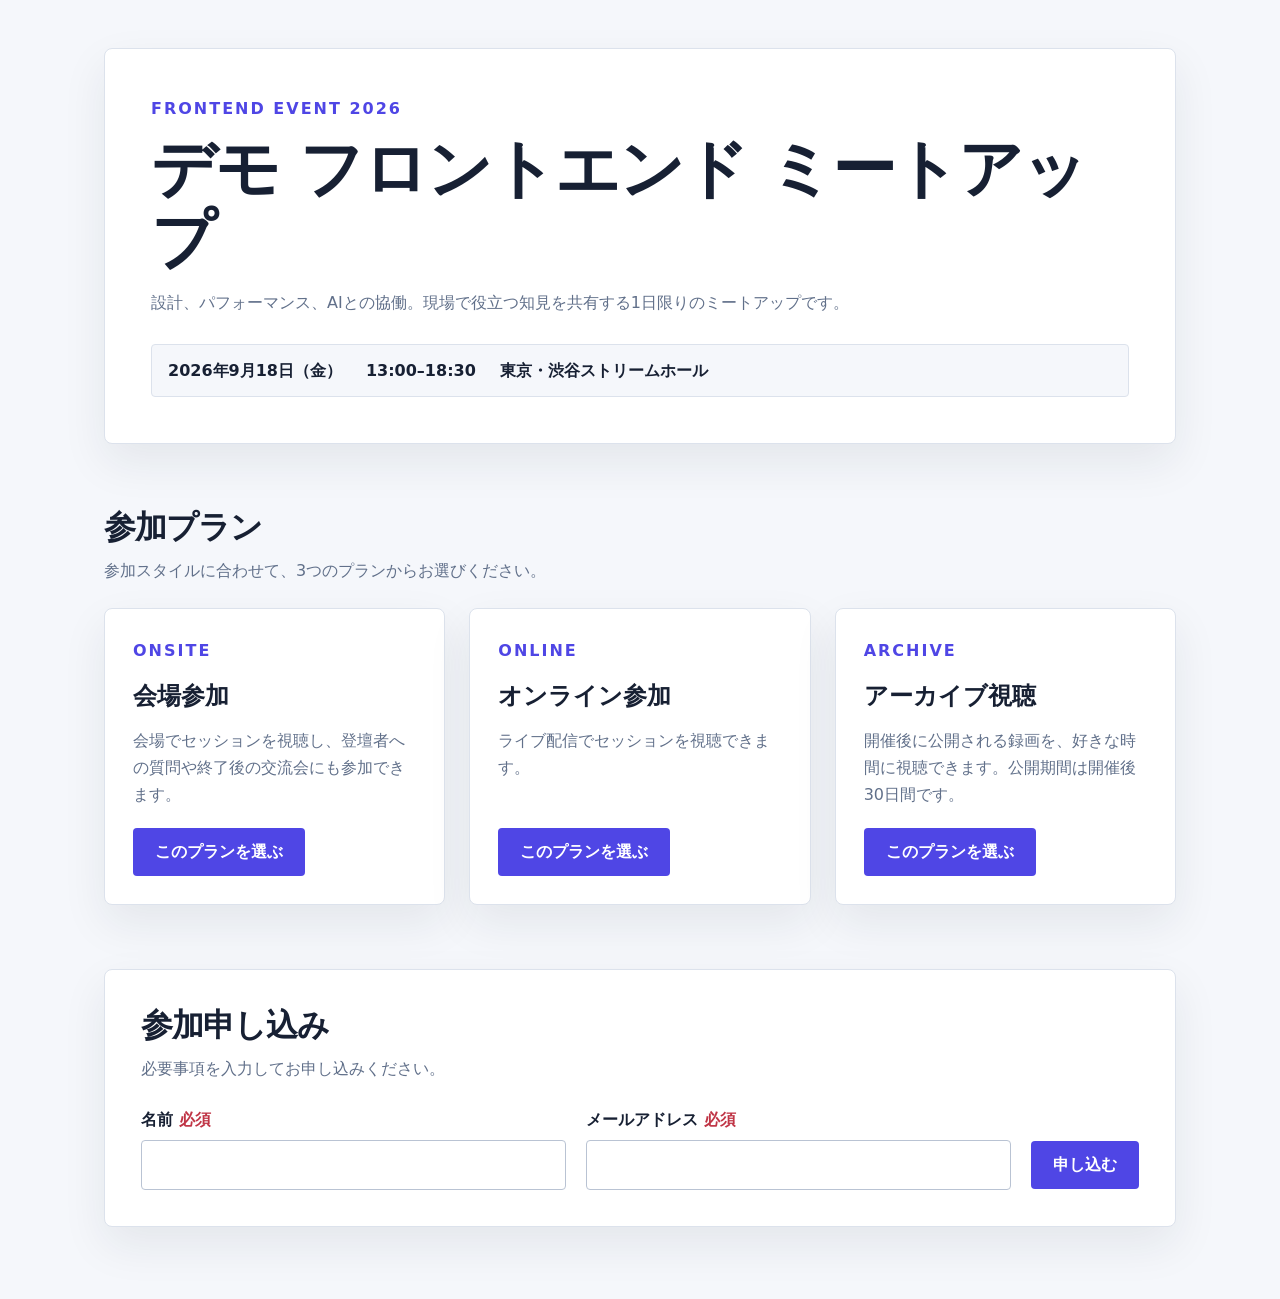
==== demo/01/after/index.html @ aac0e538 "デモ作成" ====
<!doctype html>
<html lang="ja">
  <head>
    <meta charset="UTF-8" />
    <meta name="viewport" content="width=device-width, initial-scale=1.0" />
    <title>デモ フロントエンド ミートアップ | デモ1 修正後</title>
    <link rel="stylesheet" href="../../base.css" />
    <link rel="stylesheet" href="./style.css" />
  </head>
  <body>
    <main class="page-shell">
      <header class="event-header">
        <p class="eyebrow">Frontend Event 2026</p>
        <h1 class="event-title">デモ フロントエンド ミートアップ</h1>
        <p class="event-lead">設計、パフォーマンス、AIとの協働。現場で役立つ知見を共有する1日限りのミートアップです。</p>
        <ul class="event-meta">
          <li>2026年9月18日（金）</li>
          <li>13:00–18:30</li>
          <li>東京・渋谷ストリームホール</li>
        </ul>
      </header>

      <section class="plans-section" aria-labelledby="plans-heading">
        <h2 class="section-heading" id="plans-heading">参加プラン</h2>
        <p class="section-lead">参加スタイルに合わせて、3つのプランからお選びください。</p>
        <ul class="plans">
          <li class="plan-card">
            <span class="plan-card__label">ONSITE</span>
            <h3>会場参加</h3>
            <p>会場でセッションを視聴し、登壇者への質問や終了後の交流会にも参加できます。</p>
            <a class="button" href="#registration">このプランを選ぶ</a>
          </li>
          <li class="plan-card">
            <span class="plan-card__label">ONLINE</span>
            <h3>オンライン参加</h3>
            <p>ライブ配信でセッションを視聴できます。</p>
            <a class="button" href="#registration">このプランを選ぶ</a>
          </li>
          <li class="plan-card">
            <span class="plan-card__label">ARCHIVE</span>
            <h3>アーカイブ視聴</h3>
            <p>開催後に公開される録画を、好きな時間に視聴できます。公開期間は開催後30日間です。</p>
            <a class="button" href="#registration">このプランを選ぶ</a>
          </li>
        </ul>
      </section>

      <section class="registration" id="registration" aria-labelledby="registration-heading">
        <h2 class="section-heading" id="registration-heading">参加申し込み</h2>
        <p class="section-lead">必要事項を入力してお申し込みください。</p>
        <form>
          <div class="form-grid">
            <div class="field">
              <label for="name">名前<span class="required">必須</span></label>
              <input id="name" name="name" type="text" autocomplete="name" />
            </div>
            <div class="field">
              <label for="email">メールアドレス<span class="required">必須</span></label>
              <input id="email" name="email" type="email" autocomplete="email" />
            </div>
            <button class="button submit-button" type="button">申し込む</button>
          </div>
        </form>
      </section>
    </main>
  </body>
</html>
---- demo/base.css ----
:root {
  color-scheme: light;
  --color-background: #f5f7fb;
  --color-surface: #ffffff;
  --color-text: #172033;
  --color-text-muted: #61708a;
  --color-primary: #4f46e5;
  --color-primary-dark: #3730a3;
  --color-primary-soft: #eef2ff;
  --color-border: #dce2ec;
  --color-error: #c03546;
  --color-error-soft: #fff1f2;
  --color-success: #087f5b;
  --color-success-soft: #e9fbf4;
  --radius-card: 8px;
  --radius-control: 4px;
  --shadow-card: 0 18px 45px #17203314;
  font-family: system-ui, -apple-system, BlinkMacSystemFont, "Segoe UI", sans-serif;
  color: var(--color-text);
  background: var(--color-background);
}

*,
*::before,
*::after {
  box-sizing: border-box;
}

html {
  scroll-behavior: smooth;
}

body {
  min-width: 320px;
  margin: 0;
  background: var(--color-background);
  color: var(--color-text);
  line-height: 1.7;
}

button,
input {
  font: inherit;
}

:focus-visible {
  outline: 3px solid var(--color-primary);
  outline-offset: 3px;
}

[hidden] {
  display: none !important;
}

.eyebrow {
  margin: 0;
  color: var(--color-primary);
  font-weight: bold;
  font-size: 1rem;
  letter-spacing: 2px;
  text-transform: uppercase;
}

.event-header {
  padding: 46px;
  border: 1px solid var(--color-border);
  border-radius: 8px;
  background: var(--color-surface);
  box-shadow: var(--shadow-card);
}

.event-title {
  margin: 12px 0 14px;
  font-size: 4rem;
  line-height: 1.1;
  letter-spacing: -2px;
}

.event-lead {
  margin: 0;
  color: var(--color-text-muted);
  font-size: 1rem;
}

.event-meta {
  display: flex;
  flex-wrap: wrap;
  gap: 24px;
  margin: 28px 0 0;
  padding: 12px 16px;
  border: 1px solid var(--color-border);
  border-radius: var(--radius-control);
  background: var(--color-background);
  list-style: none;

  li {
    font-weight: bold;
    font-size: 1rem;
  }
}

.section-heading {
  margin: 0 0 18px;
  font-size: 2rem;
  line-height: 1.2;
  letter-spacing: -1px;
}

.section-lead {
  max-width: 680px;
  margin: -8px 0 24px;
  color: var(--color-text-muted);
}

.plans {
  display: grid;
  margin: 0;
  padding: 0;
  list-style: none;
}

.plan-card {
  min-width: 0;
  border: 1px solid var(--color-border);
  border-radius: var(--radius-card);
  background: var(--color-surface);
  box-shadow: var(--shadow-card);

  h3 {
    margin: 0 0 10px;
    font-size: 1.5rem;
  }

  p {
    margin: 0 0 20px;
    color: var(--color-text-muted);
  }
}

.plan-card__label {
  display: inline-block;
  margin-bottom: 12px;
  color: var(--color-primary);
  font-weight: bold;
  font-size: 1rem;
  letter-spacing: 2px;
}

.button {
  display: inline-flex;
  align-items: center;
  justify-content: center;
  min-height: 48px;
  padding: 0 20px;
  border: 2px solid transparent;
  border-radius: var(--radius-control);
  background: var(--color-primary);
  color: #ffffff;
  font-weight: bold;
  line-height: 1.4;
  text-align: center;
  text-decoration: none;
  cursor: pointer;
  transition: background-color 200ms, color 200ms;

  &:hover {
    border-color: var(--color-primary);
    background: var(--color-surface);
    color: var(--color-primary);
  }
}

.registration {
  border: 1px solid var(--color-border);
  border-radius: var(--radius-card);
  background: var(--color-surface);
  box-shadow: var(--shadow-card);
}

.form-grid {
  display: grid;
  gap: 20px;
}

.field {
  label {
    display: block;
    margin-bottom: 7px;
    font-weight: bold;
  }

  input {
    display: block;
    width: 100%;
    height: 50px;
    padding: 0 14px;
    border: 1px solid #b9c3d3;
    border-radius: var(--radius-control);
    background: var(--color-surface);
    color: var(--color-text);

    &:focus {
      border-color: var(--color-primary);
      outline: 3px solid var(--color-primary-soft);
      outline-offset: 0;
    }
  }
}

.required {
  margin-left: 6px;
  color: var(--color-error);
  font-size: 1rem;
}

.field-error {
  min-height: 24px;
  margin: 6px 0 0;
  color: var(--color-error);
  font-weight: bold;
  font-size: 1rem;
}

.success-message {
  padding: 28px;
  border: 1px solid var(--color-success);
  border-radius: 8px;
  background: var(--color-success-soft);
  color: var(--color-success);

  h2 {
    margin: 0 0 8px;
    font-size: 1.5rem;
  }

  p {
    margin: 0;
  }
}
---- demo/01/after/style.css ----
.page-shell {
  max-width: 1120px;
  margin: 0 auto;
  padding: 48px 24px 72px;

  .plans-section {
    margin-top: 64px;
  }

  .plans {
    grid-template-columns: repeat(3, minmax(0, 1fr));
    gap: 24px;
    align-items: stretch;
  }

  .plan-card {
    display: flex;
    flex-direction: column;
    padding: 28px;

    .button {
      align-self: flex-start;
      margin-top: auto;
    }
  }

  .registration {
    margin-top: 64px;
    padding: 36px;
  }

  .form-grid {
    grid-template-columns: 1fr 1fr auto;
    align-items: flex-end;
  }

  .submit-button {
    margin-bottom: 1px;
  }
}
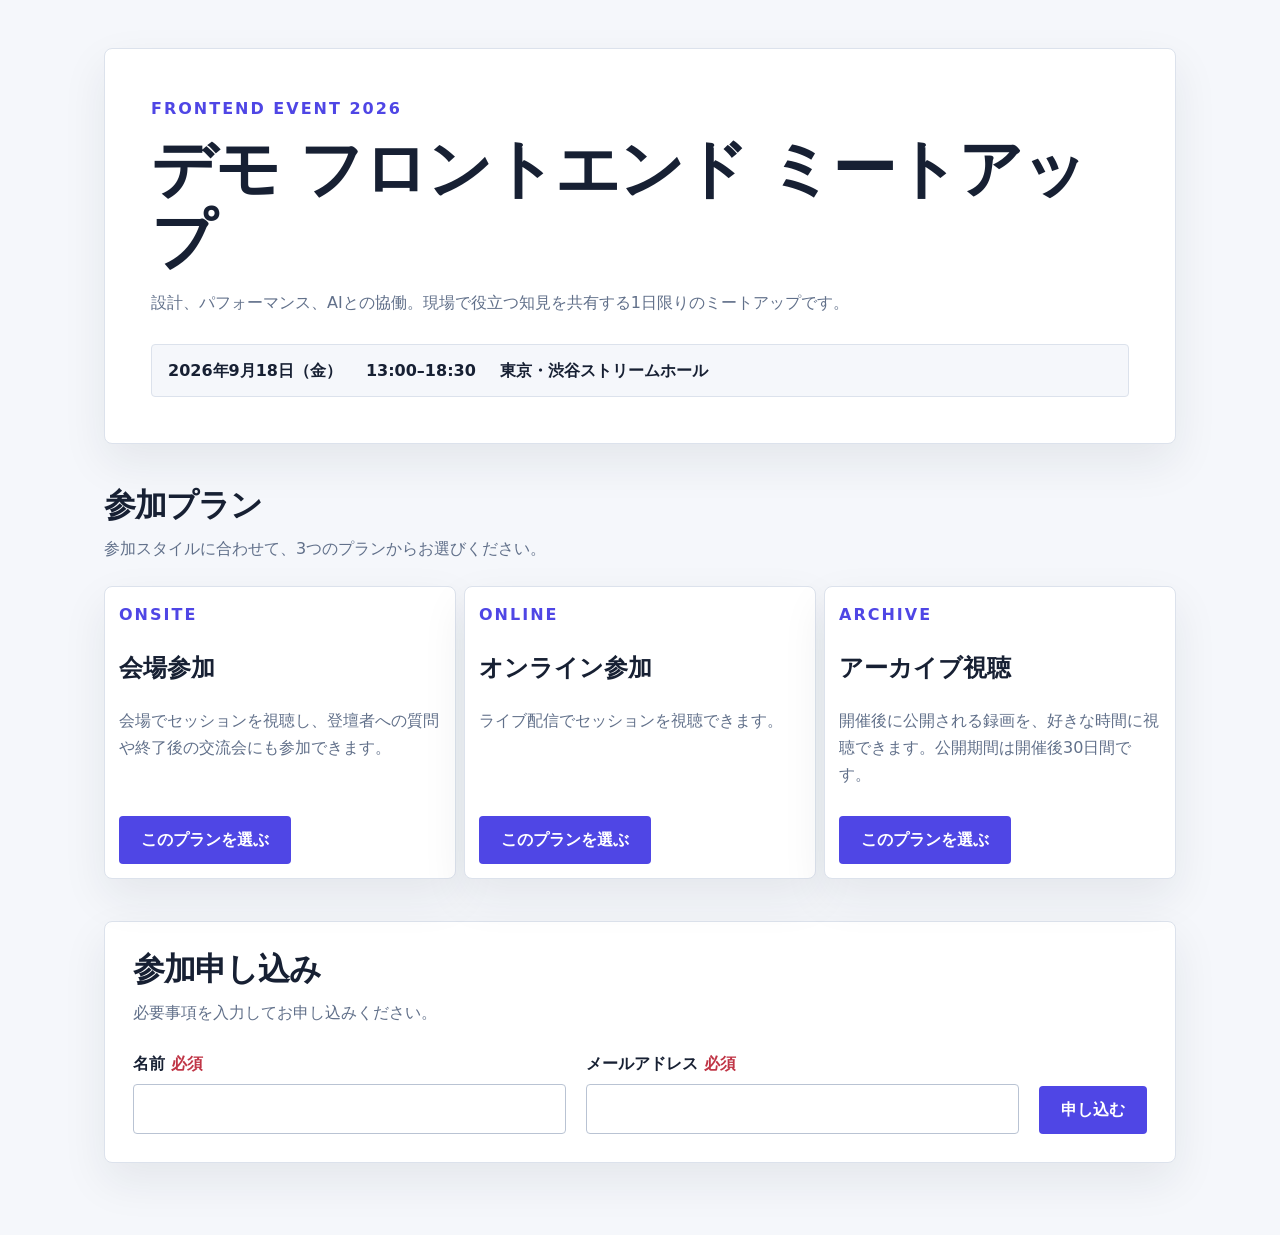
==== commit 8c8c515f: "デモ フィードバック対応" ====
--- a/demo/01/after/index.html
+++ b/demo/01/after/index.html
@@ -58,7 +58,7 @@
               <label for="email">メールアドレス<span class="required">必須</span></label>
               <input id="email" name="email" type="email" autocomplete="email" />
             </div>
-            <button class="button submit-button" type="button">申し込む</button>
+            <button class="button" type="button">申し込む</button>
           </div>
         </form>
       </section>
--- a/demo/base.css
+++ b/demo/base.css
@@ -5,7 +5,6 @@
   --color-text: #172033;
   --color-text-muted: #61708a;
   --color-primary: #4f46e5;
-  --color-primary-dark: #3730a3;
   --color-primary-soft: #eef2ff;
   --color-border: #dce2ec;
   --color-error: #c03546;
@@ -24,6 +23,8 @@
 *::before,
 *::after {
   box-sizing: border-box;
+  margin: 0;
+  padding: 0;
 }
 
 html {
@@ -31,8 +32,9 @@
 }
 
 body {
+  display: grid;
+  justify-items: center;
   min-width: 320px;
-  margin: 0;
   background: var(--color-background);
   color: var(--color-text);
   line-height: 1.7;
@@ -49,11 +51,11 @@
 }
 
 [hidden] {
-  display: none !important;
+  display: none;
 }
 
 .eyebrow {
-  margin: 0;
+  margin-bottom: 12px;
   color: var(--color-primary);
   font-weight: bold;
   font-size: 1rem;
@@ -67,40 +69,39 @@
   border-radius: 8px;
   background: var(--color-surface);
   box-shadow: var(--shadow-card);
-}
-
-.event-title {
-  margin: 12px 0 14px;
-  font-size: 4rem;
-  line-height: 1.1;
-  letter-spacing: -2px;
-}
-
-.event-lead {
-  margin: 0;
-  color: var(--color-text-muted);
-  font-size: 1rem;
-}
-
-.event-meta {
-  display: flex;
-  flex-wrap: wrap;
-  gap: 24px;
-  margin: 28px 0 0;
-  padding: 12px 16px;
-  border: 1px solid var(--color-border);
-  border-radius: var(--radius-control);
-  background: var(--color-background);
-  list-style: none;
-
-  li {
-    font-weight: bold;
+
+  .event-title {
+    margin-bottom: 14px;
+    font-size: 4rem;
+    line-height: 1.1;
+    letter-spacing: -2px;
+  }
+
+  .event-lead {
+    margin-bottom: 28px;
+    color: var(--color-text-muted);
     font-size: 1rem;
   }
+
+  .event-meta {
+    display: flex;
+    flex-wrap: wrap;
+    gap: 24px;
+    padding: 12px 16px;
+    border: 1px solid var(--color-border);
+    border-radius: var(--radius-control);
+    background: var(--color-background);
+    list-style: none;
+
+    li {
+      font-weight: bold;
+      font-size: 1rem;
+    }
+  }
 }
 
 .section-heading {
-  margin: 0 0 18px;
+  margin-bottom: 10px;
   font-size: 2rem;
   line-height: 1.2;
   letter-spacing: -1px;
@@ -108,42 +109,40 @@
 
 .section-lead {
   max-width: 680px;
-  margin: -8px 0 24px;
+  margin-bottom: 24px;
   color: var(--color-text-muted);
 }
 
 .plans {
   display: grid;
-  margin: 0;
-  padding: 0;
   list-style: none;
-}
-
-.plan-card {
-  min-width: 0;
-  border: 1px solid var(--color-border);
-  border-radius: var(--radius-card);
-  background: var(--color-surface);
-  box-shadow: var(--shadow-card);
-
-  h3 {
-    margin: 0 0 10px;
-    font-size: 1.5rem;
-  }
-
-  p {
-    margin: 0 0 20px;
-    color: var(--color-text-muted);
-  }
-}
-
-.plan-card__label {
-  display: inline-block;
-  margin-bottom: 12px;
-  color: var(--color-primary);
-  font-weight: bold;
-  font-size: 1rem;
-  letter-spacing: 2px;
+
+  .plan-card {
+    min-width: 0;
+    border: 1px solid var(--color-border);
+    border-radius: var(--radius-card);
+    background: var(--color-surface);
+    box-shadow: var(--shadow-card);
+
+    .plan-card__label {
+      display: inline-block;
+      margin-bottom: 12px;
+      color: var(--color-primary);
+      font-weight: bold;
+      font-size: 1rem;
+      letter-spacing: 2px;
+    }
+
+    h3 {
+      margin-bottom: 10px;
+      font-size: 1.5rem;
+    }
+
+    p {
+      margin-bottom: 20px;
+      color: var(--color-text-muted);
+    }
+  }
 }
 
 .button {
@@ -175,50 +174,51 @@
   border-radius: var(--radius-card);
   background: var(--color-surface);
   box-shadow: var(--shadow-card);
-}
-
-.form-grid {
-  display: grid;
-  gap: 20px;
-}
-
-.field {
-  label {
-    display: block;
-    margin-bottom: 7px;
-    font-weight: bold;
-  }
-
-  input {
-    display: block;
-    width: 100%;
-    height: 50px;
-    padding: 0 14px;
-    border: 1px solid #b9c3d3;
-    border-radius: var(--radius-control);
-    background: var(--color-surface);
-    color: var(--color-text);
-
-    &:focus {
-      border-color: var(--color-primary);
-      outline: 3px solid var(--color-primary-soft);
-      outline-offset: 0;
-    }
-  }
-}
-
-.required {
-  margin-left: 6px;
-  color: var(--color-error);
-  font-size: 1rem;
-}
-
-.field-error {
-  min-height: 24px;
-  margin: 6px 0 0;
-  color: var(--color-error);
-  font-weight: bold;
-  font-size: 1rem;
+
+  .form-grid {
+    display: grid;
+    gap: 20px;
+
+    .field {
+      label {
+        display: grid;
+        grid-template-columns: max-content max-content;
+        column-gap: 6px;
+        margin-bottom: 7px;
+        font-weight: bold;
+
+        .required {
+          color: var(--color-error);
+          font-size: 1rem;
+        }
+      }
+
+      input {
+        display: block;
+        width: 100%;
+        height: 50px;
+        padding: 0 14px;
+        border: 1px solid #b9c3d3;
+        border-radius: var(--radius-control);
+        background: var(--color-surface);
+        color: var(--color-text);
+
+        &:focus {
+          border-color: var(--color-primary);
+          outline: 3px solid var(--color-primary-soft);
+          outline-offset: 0;
+        }
+      }
+
+      .field-error {
+        min-height: 24px;
+        padding-top: 6px;
+        color: var(--color-error);
+        font-weight: bold;
+        font-size: 1rem;
+      }
+    }
+  }
 }
 
 .success-message {
@@ -227,13 +227,4 @@
   border-radius: 8px;
   background: var(--color-success-soft);
   color: var(--color-success);
-
-  h2 {
-    margin: 0 0 8px;
-    font-size: 1.5rem;
-  }
-
-  p {
-    margin: 0;
-  }
-}
+}
--- a/demo/01/after/style.css
+++ b/demo/01/after/style.css
@@ -1,40 +1,40 @@
 .page-shell {
+  width: 100%;
+  min-width: 0;
   max-width: 1120px;
-  margin: 0 auto;
   padding: 48px 24px 72px;
 
+  .event-header,
   .plans-section {
-    margin-top: 64px;
+    margin-bottom: 42px;
   }
 
   .plans {
-    grid-template-columns: repeat(3, minmax(0, 1fr));
-    gap: 24px;
-    align-items: stretch;
-  }
+    grid-template-columns: repeat(auto-fit, minmax(min(320px, 100%), 1fr));
+    gap: 8px;
 
-  .plan-card {
-    display: flex;
-    flex-direction: column;
-    padding: 28px;
+    .plan-card {
+      display: grid;
+      grid-row: span 4;
+      grid-template-rows: subgrid;
+      padding: 14px;
 
-    .button {
-      align-self: flex-start;
-      margin-top: auto;
+      .button {
+        justify-self: start;
+      }
     }
   }
 
   .registration {
-    margin-top: 64px;
-    padding: 36px;
-  }
+    padding: 28px;
 
-  .form-grid {
-    grid-template-columns: 1fr 1fr auto;
-    align-items: flex-end;
-  }
+    .form-grid {
+      grid-template-columns: 1fr 1fr auto;
+      align-items: flex-end;
 
-  .submit-button {
-    margin-bottom: 1px;
+      @media (width <= 768px) {
+        grid-template-columns: 1fr;
+      }
+    }
   }
 }
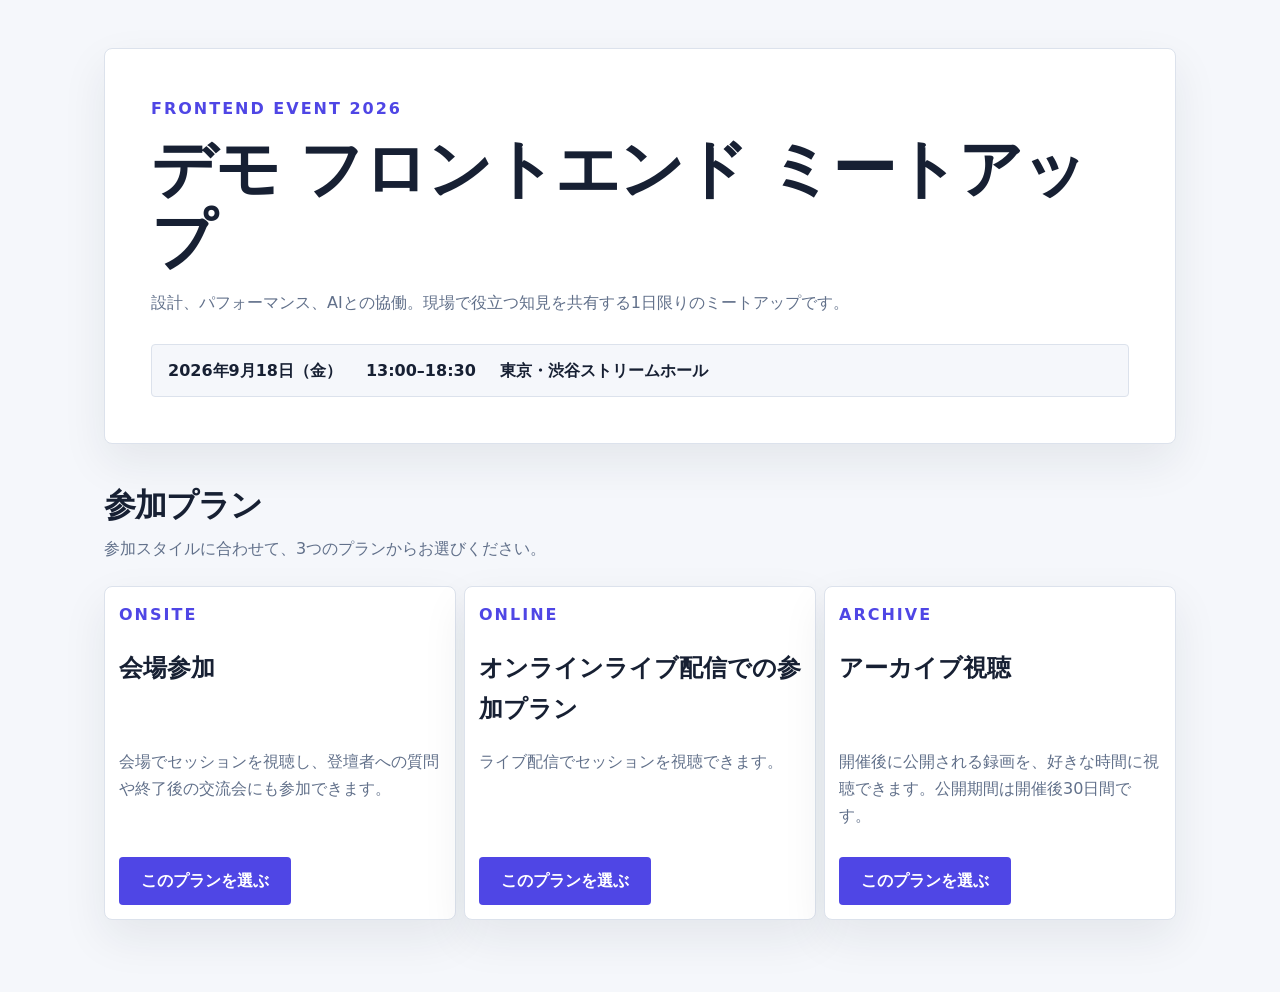
==== commit 88fcda67: "デモ01 更新" ====
--- a/demo/01/after/index.html
+++ b/demo/01/after/index.html
@@ -3,7 +3,7 @@
   <head>
     <meta charset="UTF-8" />
     <meta name="viewport" content="width=device-width, initial-scale=1.0" />
-    <title>デモ フロントエンド ミートアップ | デモ1 修正後</title>
+    <title>デモ フロントエンド ミートアップ | デモ1 修正前</title>
     <link rel="stylesheet" href="../../base.css" />
     <link rel="stylesheet" href="./style.css" />
   </head>
@@ -28,39 +28,21 @@
             <span class="plan-card__label">ONSITE</span>
             <h3>会場参加</h3>
             <p>会場でセッションを視聴し、登壇者への質問や終了後の交流会にも参加できます。</p>
-            <a class="button" href="#registration">このプランを選ぶ</a>
+            <button class="button" type="button">このプランを選ぶ</button>
           </li>
           <li class="plan-card">
             <span class="plan-card__label">ONLINE</span>
-            <h3>オンライン参加</h3>
+            <h3>オンラインライブ配信での参加プラン</h3>
             <p>ライブ配信でセッションを視聴できます。</p>
-            <a class="button" href="#registration">このプランを選ぶ</a>
+            <button class="button" type="button">このプランを選ぶ</button>
           </li>
           <li class="plan-card">
             <span class="plan-card__label">ARCHIVE</span>
             <h3>アーカイブ視聴</h3>
             <p>開催後に公開される録画を、好きな時間に視聴できます。公開期間は開催後30日間です。</p>
-            <a class="button" href="#registration">このプランを選ぶ</a>
+            <button class="button" type="button">このプランを選ぶ</button>
           </li>
         </ul>
-      </section>
-
-      <section class="registration" id="registration" aria-labelledby="registration-heading">
-        <h2 class="section-heading" id="registration-heading">参加申し込み</h2>
-        <p class="section-lead">必要事項を入力してお申し込みください。</p>
-        <form>
-          <div class="form-grid">
-            <div class="field">
-              <label for="name">名前<span class="required">必須</span></label>
-              <input id="name" name="name" type="text" autocomplete="name" />
-            </div>
-            <div class="field">
-              <label for="email">メールアドレス<span class="required">必須</span></label>
-              <input id="email" name="email" type="email" autocomplete="email" />
-            </div>
-            <button class="button" type="button">申し込む</button>
-          </div>
-        </form>
       </section>
     </main>
   </body>
--- a/demo/01/after/style.css
+++ b/demo/01/after/style.css
@@ -4,8 +4,7 @@
   max-width: 1120px;
   padding: 48px 24px 72px;
 
-  .event-header,
-  .plans-section {
+  .event-header {
     margin-bottom: 42px;
   }
 
@@ -24,17 +23,4 @@
       }
     }
   }
-
-  .registration {
-    padding: 28px;
-
-    .form-grid {
-      grid-template-columns: 1fr 1fr auto;
-      align-items: flex-end;
-
-      @media (width <= 768px) {
-        grid-template-columns: 1fr;
-      }
-    }
-  }
 }
